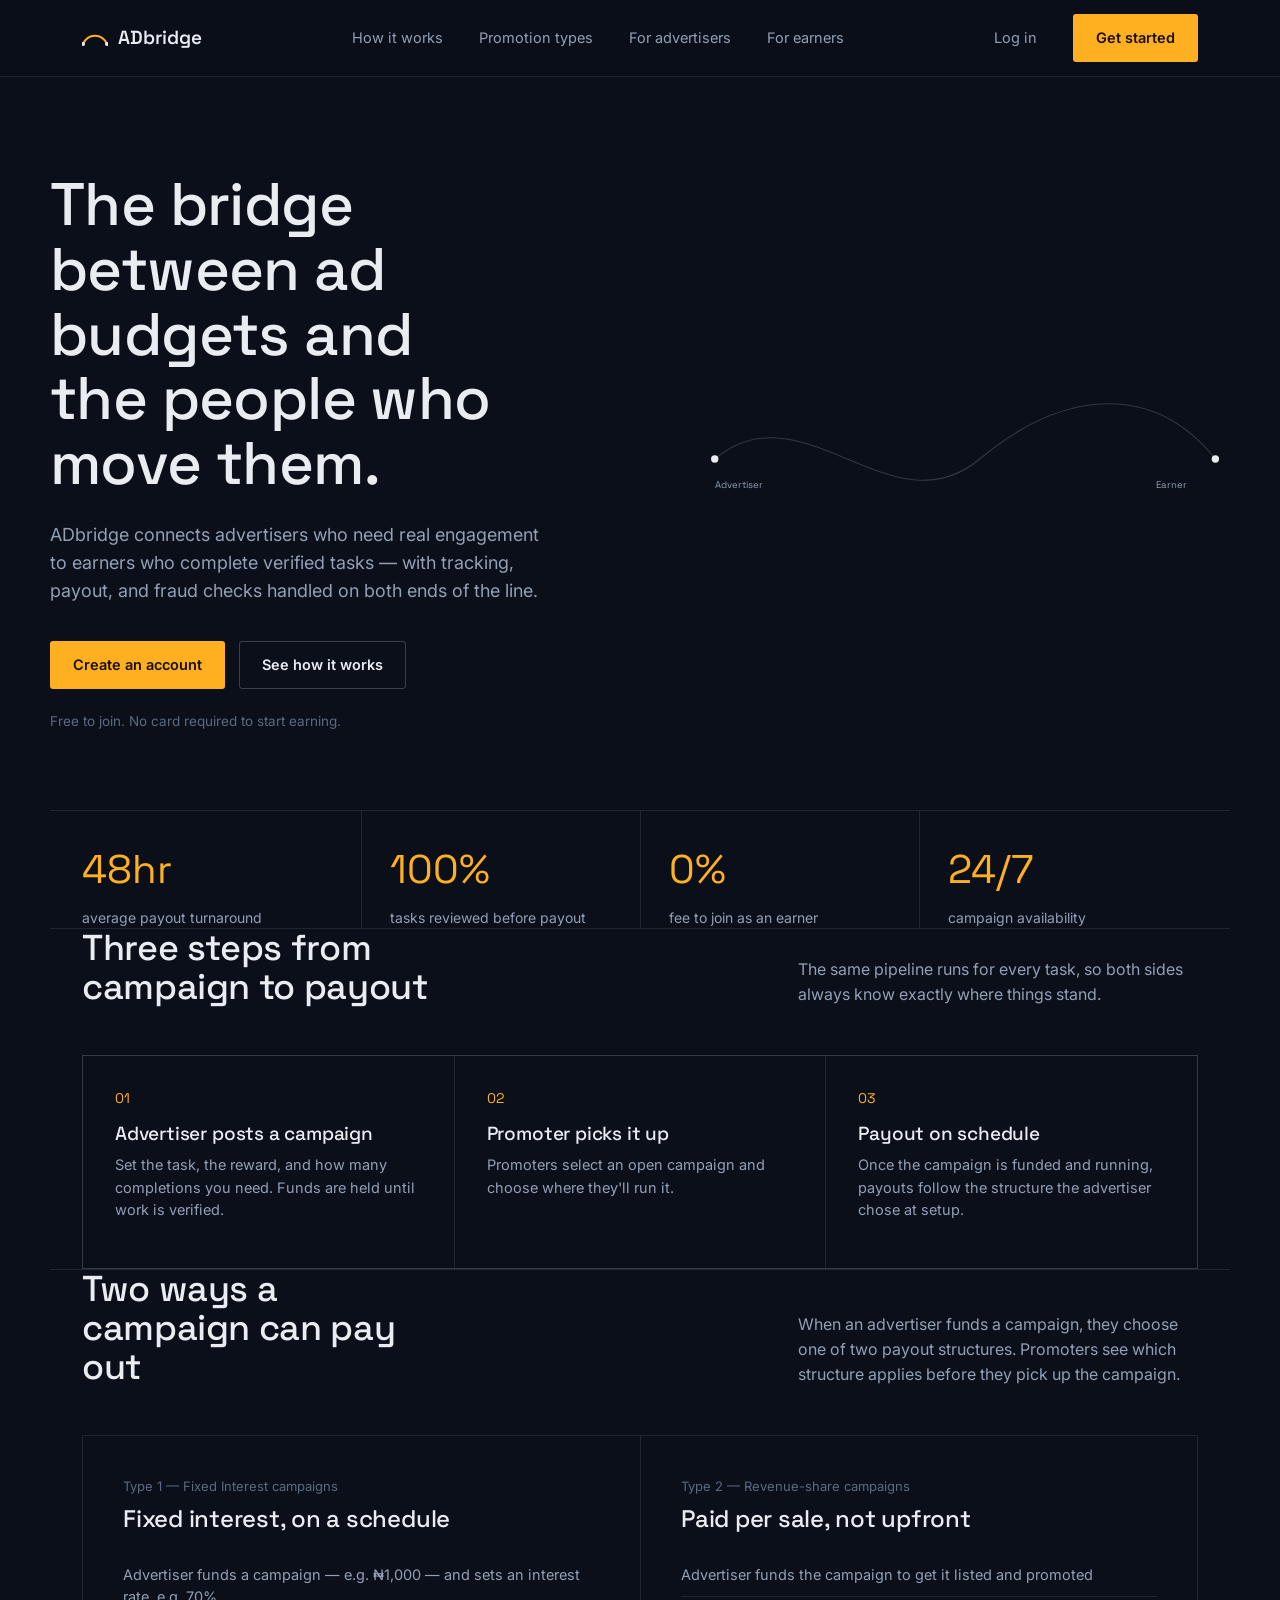
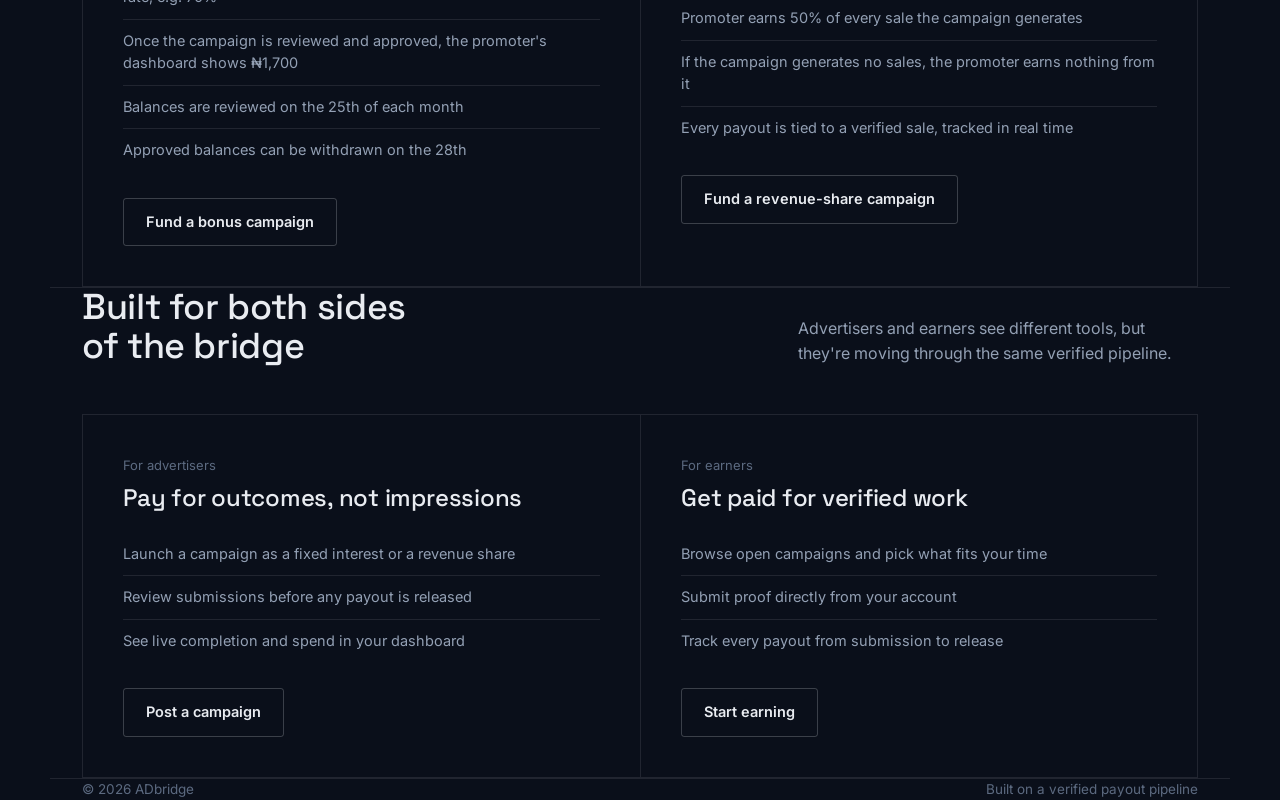
==== index.html @ 0b2c4b25 "Update index.html" ====
<!doctype html>
<html lang="en">
<head>
<meta charset="UTF-8" />
<meta name="viewport" content="width=device-width, initial-scale=1.0" />
<title>ADbridge — The connection layer between advertisers and earners</title>
<meta name="description" content="ADbridge routes ad spend directly to real people who complete tasks, share reach, and drive results — with payouts and verification built in." />
<link rel="preconnect" href="https://fonts.googleapis.com">
<link rel="preconnect" href="https://fonts.gstatic.com" crossorigin>
<link href="https://fonts.googleapis.com/css2?family=Space+Grotesk:wght@500;600&family=Inter:wght@400;500;600&display=swap" rel="stylesheet">
<link rel="stylesheet" href="styles.css" />
</head>
<body>

<nav class="nav">
  <div class="wrap">
    <a href="index.html" class="brand">
      <span class="brand-mark">
        <svg viewBox="0 0 26 18" fill="none">
          <path d="M1 15 C 6 4, 20 4, 25 15" stroke="#FFB020" stroke-width="2" stroke-linecap="round"/>
          <circle cx="1" cy="15" r="2" fill="#E9ECF1"/>
          <circle cx="25" cy="15" r="2" fill="#E9ECF1"/>
        </svg>
      </span>
      ADbridge
    </a>
    <div class="nav-links">
      <a href="#how">How it works</a>
      <a href="#promotion-types">Promotion types</a>
      <a href="#advertisers">For advertisers</a>
      <a href="#earners">For earners</a>
    </div>
    <div class="nav-links">
      <a href="login.html">Log in</a>
      <a href="signup.html" class="btn btn-primary">Get started</a>
    </div>
  </div>
</nav>

<header class="wrap hero">
  <div>
    <h1>The bridge between ad budgets and the people who move them.</h1>
    <p class="lede">ADbridge connects advertisers who need real engagement to earners who complete verified tasks — with tracking, payout, and fraud checks handled on both ends of the line.</p>
    <div class="hero-actions">
      <a href="signup.html" class="btn btn-primary">Create an account</a>
      <a href="#how" class="btn btn-ghost">See how it works</a>
    </div>
    <p class="hero-note">Free to join. No card required to start earning.</p>
  </div>

  <div class="bridge-diagram" aria-hidden="true">
    <svg viewBox="0 0 720 320">
      <path d="M20,160 C 140,60 260,260 380,160 S 620,60 700,160" fill="none" stroke="rgba(233,236,241,0.18)" stroke-width="1.5"/>
      <circle r="4" fill="#FFB020" class="bridge-pulse"/>
      <circle cx="20" cy="160" r="5" fill="#E9ECF1"/>
      <circle cx="700" cy="160" r="5" fill="#E9ECF1"/>
      <text x="20" y="200" fill="#93A0B4" class="node-label">Advertiser</text>
      <text x="620" y="200" fill="#93A0B4" class="node-label">Earner</text>
    </svg>
  </div>
</header>

<section class="wrap section-border">
  <div class="stats">
    <div class="stat">
      <div class="num">48hr</div>
      <div class="label">average payout turnaround</div>
    </div>
    <div class="stat">
      <div class="num">100%</div>
      <div class="label">tasks reviewed before payout</div>
    </div>
    <div class="stat">
      <div class="num">0%</div>
      <div class="label">fee to join as an earner</div>
    </div>
    <div class="stat">
      <div class="num">24/7</div>
      <div class="label">campaign availability</div>
    </div>
  </div>
</section>

<section class="wrap section-border" id="how">
  <div class="section-head">
    <h2>Three steps from campaign to payout</h2>
    <p>The same pipeline runs for every task, so both sides always know exactly where things stand.</p>
  </div>
  <div class="steps">
    <div class="step">
      <div class="idx">01</div>
      <h3>Advertiser posts a campaign</h3>
      <p>Set the task, the reward, and how many completions you need. Funds are held until work is verified.</p>
    </div>
    <div class="step">
      <div class="idx">02</div>
      <h3>Promoter picks it up</h3>
      <p>Promoters select an open campaign and choose where they'll run it.</p>
    </div>
    <div class="step">
      <div class="idx">03</div>
      <h3>Payout on schedule</h3>
      <p>Once the campaign is funded and running, payouts follow the structure the advertiser chose at setup.</p>
    </div>
  </div>
</section>

<section class="wrap section-border" id="promotion-types">
  <div class="section-head">
    <h2>Two ways a campaign can pay out</h2>
    <p>When an advertiser funds a campaign, they choose one of two payout structures. Promoters see which structure applies before they pick up the campaign.</p>
  </div>
  <div class="split">
    <div class="split-side">
      <div class="split-tag">Type 1 — Fixed Interest campaigns</div>
      <h3>Fixed interest, on a schedule</h3>
      <ul>
        <li>Advertiser funds a campaign — e.g. ₦1,000 — and sets an interest rate, e.g. 70%</li>
        <li>Once the campaign is reviewed and approved, the promoter's dashboard shows ₦1,700</li>
        <li>Balances are reviewed on the 25th of each month</li>
        <li>Approved balances can be withdrawn on the 28th</li>
      </ul>
      <a href="signup.html" class="btn btn-ghost">Fund a bonus campaign</a>
    </div>
    <div class="split-side">
      <div class="split-tag">Type 2 — Revenue-share campaigns</div>
      <h3>Paid per sale, not upfront</h3>
      <ul>
        <li>Advertiser funds the campaign to get it listed and promoted</li>
        <li>Promoter earns 50% of every sale the campaign generates</li>
        <li>If the campaign generates no sales, the promoter earns nothing from it</li>
        <li>Every payout is tied to a verified sale, tracked in real time</li>
      </ul>
      <a href="signup.html" class="btn btn-ghost">Fund a revenue-share campaign</a>
    </div>
  </div>
</section>

<section class="wrap section-border">
  <div class="section-head">
    <h2>Built for both sides of the bridge</h2>
    <p>Advertisers and earners see different tools, but they're moving through the same verified pipeline.</p>
  </div>
  <div class="split">
    <div class="split-side" id="advertisers">
      <div class="split-tag">For advertisers</div>
      <h3>Pay for outcomes, not impressions</h3>
      <ul>
        <li>Launch a campaign as a fixed interest or a revenue share</li>
        <li>Review submissions before any payout is released</li>
        <li>See live completion and spend in your dashboard</li>
      </ul>
      <a href="signup.html" class="btn btn-ghost">Post a campaign</a>
    </div>
    <div class="split-side" id="earners">
      <div class="split-tag">For earners</div>
      <h3>Get paid for verified work</h3>
      <ul>
        <li>Browse open campaigns and pick what fits your time</li>
        <li>Submit proof directly from your account</li>
        <li>Track every payout from submission to release</li>
      </ul>
      <a href="signup.html" class="btn btn-ghost">Start earning</a>
    </div>
  </div>
</section>

<footer class="wrap">
  <span>© 2026 ADbridge</span>
  <span>Built on a verified payout pipeline</span>
</footer>

</body>
</html>
---- styles.css ----
/* ADbridge design system
   Concept: a bridge between advertisers and earners — a dark, structural,
   infrastructure feel (trusses, hairlines, signal lights) rather than a
   soft SaaS-card look. */

:root {
  --ink: #0a0f1a;
  --ink-2: #10192b;
  --ink-3: #16223a;
  --line: rgba(233, 236, 241, 0.1);
  --line-strong: rgba(233, 236, 241, 0.22);
  --text: #e9ecf1;
  --text-dim: #93a0b4;
  --text-faint: #5c6a80;
  --amber: #ffb020;
  --amber-dim: #c9861c;
  --red: #ff6b5e;
  --radius: 3px;
  --max: 1180px;
}

* { box-sizing: border-box; }

html { color-scheme: dark; }

body {
  margin: 0;
  background: var(--ink);
  color: var(--text);
  font-family: "Inter", -apple-system, BlinkMacSystemFont, "Segoe UI", sans-serif;
  font-size: 16px;
  line-height: 1.55;
  -webkit-font-smoothing: antialiased;
}

h1, h2, h3, .display {
  font-family: "Space Grotesk", "Inter", sans-serif;
  font-weight: 500;
  letter-spacing: -0.01em;
  line-height: 1.08;
  margin: 0;
}

a { color: inherit; }

::selection { background: var(--amber); color: var(--ink); }

:focus-visible {
  outline: 2px solid var(--amber);
  outline-offset: 3px;
}

@media (prefers-reduced-motion: reduce) {
  *, *::before, *::after {
    animation-duration: 0.001ms !important;
    transition-duration: 0.001ms !important;
  }
}

.wrap {
  max-width: var(--max);
  margin: 0 auto;
  padding: 0 32px;
}

/* ---------- Nav ---------- */

.nav {
  border-bottom: 1px solid var(--line);
  position: sticky;
  top: 0;
  background: rgba(10, 15, 26, 0.86);
  backdrop-filter: blur(10px);
  z-index: 20;
}

.nav .wrap {
  height: 76px;
  display: flex;
  align-items: center;
  justify-content: space-between;
}

.brand {
  display: flex;
  align-items: center;
  gap: 10px;
  font-family: "Space Grotesk", sans-serif;
  font-size: 19px;
  font-weight: 600;
  text-decoration: none;
  color: var(--text);
}

.brand-mark {
  width: 26px;
  height: 18px;
  position: relative;
  flex: none;
}
.brand-mark svg { width: 100%; height: 100%; display: block; }

.nav-links {
  display: flex;
  align-items: center;
  gap: 36px;
  font-size: 14.5px;
  color: var(--text-dim);
}
.nav-links a { text-decoration: none; }
.nav-links a:hover { color: var(--text); }

.btn {
  display: inline-flex;
  align-items: center;
  justify-content: center;
  gap: 8px;
  padding: 12px 22px;
  border-radius: var(--radius);
  font-size: 14.5px;
  font-weight: 600;
  text-decoration: none;
  cursor: pointer;
  border: 1px solid transparent;
  transition: background 0.15s ease, border-color 0.15s ease, color 0.15s ease, opacity 0.15s ease;
  font-family: inherit;
}

.btn-primary {
  background: var(--amber);
  color: #1a1000;
}
.btn-primary:hover { background: #ffc250; }
.btn-primary:disabled { opacity: 0.5; cursor: not-allowed; background: var(--amber); }

.btn-ghost {
  border-color: var(--line-strong);
  color: var(--text);
  background: transparent;
}
.btn-ghost:hover { border-color: var(--text-dim); }

.btn-block { width: 100%; padding: 13px 22px; }

/* ---------- Hero ---------- */

.hero {
  padding: 96px 0 64px;
  display: grid;
  grid-template-columns: 1.05fr 0.95fr;
  gap: 64px;
  align-items: center;
}

.hero h1 {
  font-size: clamp(40px, 5vw, 60px);
  max-width: 12ch;
}

.hero p.lede {
  margin-top: 24px;
  max-width: 46ch;
  font-size: 18px;
  color: var(--text-dim);
}

.hero-actions {
  margin-top: 36px;
  display: flex;
  gap: 14px;
  align-items: center;
}

.hero-note {
  margin-top: 22px;
  font-size: 13.5px;
  color: var(--text-faint);
}

/* bridge diagram */

.bridge-diagram {
  position: relative;
  height: 320px;
}

.bridge-diagram svg { width: 100%; height: 100%; }

.bridge-pulse {
  offset-path: path("M20,160 C 140,60 260,260 380,160 S 620,60 700,160");
  animation: travel 3.6s linear infinite;
}

@keyframes travel {
  from { offset-distance: 0%; }
  to { offset-distance: 100%; }
}

@media (prefers-reduced-motion: reduce) {
  .bridge-pulse { animation: none; offset-distance: 40%; }
}

.node-label {
  font-family: "Space Grotesk", sans-serif;
  font-size: 13px;
}

/* ---------- Sections ---------- */

section { padding: 64px 0; }
.section-border { border-top: 1px solid var(--line); }

.section-head {
  display: flex;
  justify-content: space-between;
  align-items: flex-end;
  gap: 40px;
  margin-bottom: 48px;
}

.section-head h2 { font-size: clamp(28px, 3vw, 36px); max-width: 16ch; }
.section-head p { color: var(--text-dim); max-width: 40ch; margin: 0; }

/* stats strip */

.stats {
  display: grid;
  grid-template-columns: repeat(4, 1fr);
}

.stat {
  padding: 28px 28px 0 0;
  border-left: 1px solid var(--line);
  padding-left: 28px;
}
.stat:first-child { border-left: none; padding-left: 0; }

.stat .num {
  font-family: "Space Grotesk", sans-serif;
  font-size: 40px;
  color: var(--amber);
}
.stat .label { color: var(--text-dim); font-size: 14px; margin-top: 6px; }

/* steps (legitimate sequence) */

.steps {
  display: grid;
  grid-template-columns: repeat(3, 1fr);
  gap: 1px;
  background: var(--line);
  border: 1px solid var(--line);
}

.step {
  background: var(--ink);
  padding: 32px;
}

.step .idx {
  font-family: "Space Grotesk", sans-serif;
  color: var(--amber);
  font-size: 14px;
}

.step h3 { font-size: 19px; margin-top: 14px; }
.step p { color: var(--text-dim); font-size: 14.5px; margin-top: 10px; }

/* two-sided split (advertisers / earners) */

.split {
  display: grid;
  grid-template-columns: 1fr 1fr;
  border: 1px solid var(--line);
}

.split-side {
  padding: 40px;
  position: relative;
}
.split-side + .split-side { border-left: 1px solid var(--line); }

.split-tag { color: var(--text-faint); font-size: 13px; }
.split-side h3 { font-size: 24px; margin-top: 10px; }
.split-side ul { list-style: none; padding: 0; margin: 22px 0 26px; }
.split-side li {
  padding: 10px 0;
  border-top: 1px solid var(--line);
  color: var(--text-dim);
  font-size: 14.5px;
}
.split-side li:first-child { border-top: none; }

/* footer */

footer {
  border-top: 1px solid var(--line);
  padding: 40px 0;
  color: var(--text-faint);
  font-size: 13.5px;
  display: flex;
  justify-content: space-between;
}

/* ---------- Auth pages ---------- */

.auth-shell {
  min-height: calc(100vh - 76px);
  display: flex;
  align-items: center;
  justify-content: center;
  padding: 48px 24px;
}

.auth-card {
  width: 100%;
  max-width: 400px;
}

.auth-card h1 {
  font-size: 28px;
}

.auth-sub {
  color: var(--text-dim);
  font-size: 14.5px;
  margin-top: 10px;
}

.field {
  margin-top: 22px;
}

.field label {
  display: block;
  font-size: 13.5px;
  color: var(--text-dim);
  margin-bottom: 8px;
}

.field input {
  width: 100%;
  background: transparent;
  border: none;
  border-bottom: 1px solid var(--line-strong);
  color: var(--text);
  font-size: 16px;
  font-family: inherit;
  padding: 10px 2px;
  transition: border-color 0.15s ease;
}

.field input:focus {
  outline: none;
  border-bottom-color: var(--amber);
}

.field input.err { border-bottom-color: var(--red); }

.field-error {
  font-size: 13px;
  color: var(--red);
  margin-top: 6px;
  min-height: 16px;
}

.form-msg {
  font-size: 14px;
  padding: 12px 14px;
  border-radius: var(--radius);
  margin-top: 22px;
  display: none;
}
.form-msg.show { display: block; }
.form-msg.ok { background: rgba(255, 176, 32, 0.1); color: var(--amber); border: 1px solid rgba(255,176,32,0.3); }
.form-msg.error { background: rgba(255, 107, 94, 0.1); color: var(--red); border: 1px solid rgba(255,107,94,0.3); }

.auth-submit { margin-top: 30px; }

.auth-foot {
  margin-top: 26px;
  font-size: 14px;
  color: var(--text-dim);
}
.auth-foot a { color: var(--amber); text-decoration: none; }
.auth-foot a:hover { text-decoration: underline; }

.auth-back {
  display: inline-flex;
  align-items: center;
  gap: 8px;
  color: var(--text-faint);
  text-decoration: none;
  font-size: 13.5px;
  margin-bottom: 36px;
}
.auth-back:hover { color: var(--text-dim); }

/* OTP inputs */

.otp-row {
  display: flex;
  gap: 10px;
  margin-top: 28px;
}

.otp-digit {
  width: 100%;
  aspect-ratio: 1 / 1.1;
  text-align: center;
  font-size: 22px;
  font-family: "Space Grotesk", sans-serif;
  background: var(--ink-2);
  border: 1px solid var(--line-strong);
  color: var(--text);
  border-radius: var(--radius);
}
.otp-digit:focus {
  outline: none;
  border-color: var(--amber);
}

.otp-meta {
  margin-top: 20px;
  font-size: 14px;
  color: var(--text-dim);
  display: flex;
  justify-content: space-between;
  align-items: center;
}

.link-btn {
  background: none;
  border: none;
  color: var(--amber);
  font-size: 14px;
  font-family: inherit;
  cursor: pointer;
  padding: 0;
}
.link-btn:disabled {
  color: var(--text-faint);
  cursor: not-allowed;
}

/* ---------- Responsive ---------- */

@media (max-width: 880px) {
  .hero { grid-template-columns: 1fr; padding-top: 56px; }
  .bridge-diagram { height: 220px; order: -1; }
  .stats { grid-template-columns: repeat(2, 1fr); row-gap: 24px; }
  .stat:nth-child(3) { border-left: none; padding-left: 0; }
  .steps { grid-template-columns: 1fr; }
  .split { grid-template-columns: 1fr; }
  .split-side + .split-side { border-left: none; border-top: 1px solid var(--line); }
  .nav-links { display: none; }
  footer { flex-direction: column; gap: 10px; }
}
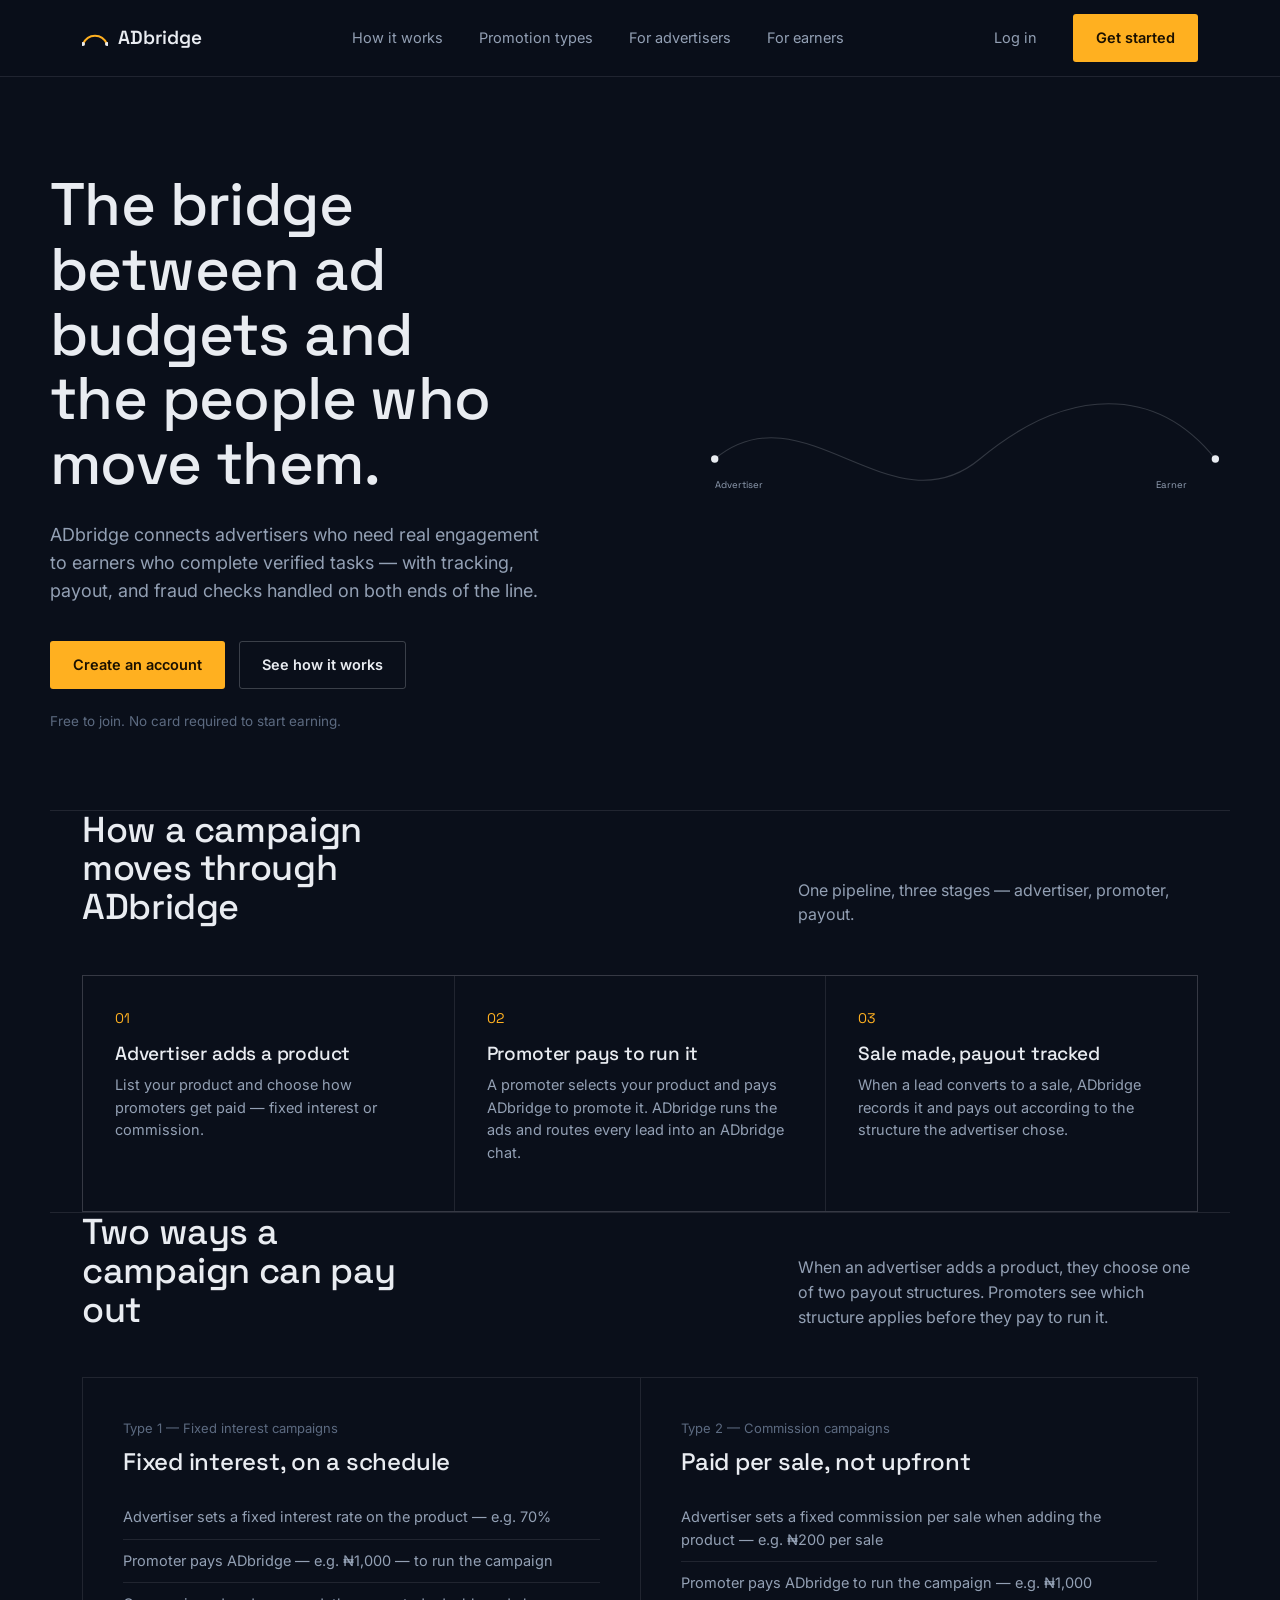
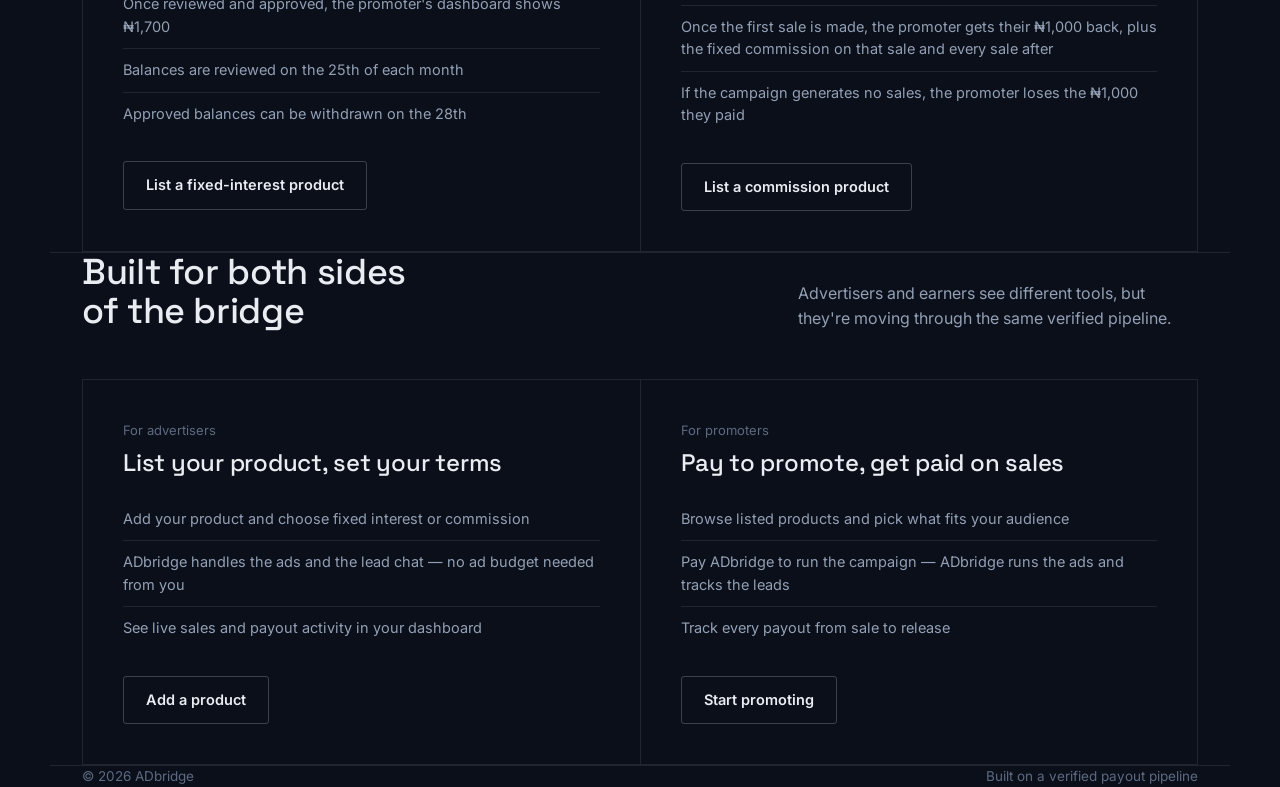
==== commit 915c73d0: "Add files via upload" ====
--- a/index.html
+++ b/index.html
@@ -60,47 +60,26 @@
   </div>
 </header>
 
-<section class="wrap section-border">
-  <div class="stats">
-    <div class="stat">
-      <div class="num">48hr</div>
-      <div class="label">average payout turnaround</div>
-    </div>
-    <div class="stat">
-      <div class="num">100%</div>
-      <div class="label">tasks reviewed before payout</div>
-    </div>
-    <div class="stat">
-      <div class="num">0%</div>
-      <div class="label">fee to join as an earner</div>
-    </div>
-    <div class="stat">
-      <div class="num">24/7</div>
-      <div class="label">campaign availability</div>
-    </div>
-  </div>
-</section>
-
 <section class="wrap section-border" id="how">
   <div class="section-head">
-    <h2>Three steps from campaign to payout</h2>
-    <p>The same pipeline runs for every task, so both sides always know exactly where things stand.</p>
+    <h2>How a campaign moves through ADbridge</h2>
+    <p>One pipeline, three stages — advertiser, promoter, payout.</p>
   </div>
   <div class="steps">
     <div class="step">
       <div class="idx">01</div>
-      <h3>Advertiser posts a campaign</h3>
-      <p>Set the task, the reward, and how many completions you need. Funds are held until work is verified.</p>
+      <h3>Advertiser adds a product</h3>
+      <p>List your product and choose how promoters get paid — fixed interest or commission.</p>
     </div>
     <div class="step">
       <div class="idx">02</div>
-      <h3>Promoter picks it up</h3>
-      <p>Promoters select an open campaign and choose where they'll run it.</p>
+      <h3>Promoter pays to run it</h3>
+      <p>A promoter selects your product and pays ADbridge to promote it. ADbridge runs the ads and routes every lead into an ADbridge chat.</p>
     </div>
     <div class="step">
       <div class="idx">03</div>
-      <h3>Payout on schedule</h3>
-      <p>Once the campaign is funded and running, payouts follow the structure the advertiser chose at setup.</p>
+      <h3>Sale made, payout tracked</h3>
+      <p>When a lead converts to a sale, ADbridge records it and pays out according to the structure the advertiser chose.</p>
     </div>
   </div>
 </section>
@@ -108,30 +87,31 @@
 <section class="wrap section-border" id="promotion-types">
   <div class="section-head">
     <h2>Two ways a campaign can pay out</h2>
-    <p>When an advertiser funds a campaign, they choose one of two payout structures. Promoters see which structure applies before they pick up the campaign.</p>
+    <p>When an advertiser adds a product, they choose one of two payout structures. Promoters see which structure applies before they pay to run it.</p>
   </div>
   <div class="split">
     <div class="split-side">
-      <div class="split-tag">Type 1 — Fixed Interest campaigns</div>
+      <div class="split-tag">Type 1 — Fixed interest campaigns</div>
       <h3>Fixed interest, on a schedule</h3>
       <ul>
-        <li>Advertiser funds a campaign — e.g. ₦1,000 — and sets an interest rate, e.g. 70%</li>
-        <li>Once the campaign is reviewed and approved, the promoter's dashboard shows ₦1,700</li>
+        <li>Advertiser sets a fixed interest rate on the product — e.g. 70%</li>
+        <li>Promoter pays ADbridge — e.g. ₦1,000 — to run the campaign</li>
+        <li>Once reviewed and approved, the promoter's dashboard shows ₦1,700</li>
         <li>Balances are reviewed on the 25th of each month</li>
         <li>Approved balances can be withdrawn on the 28th</li>
       </ul>
-      <a href="signup.html" class="btn btn-ghost">Fund a bonus campaign</a>
+      <a href="signup.html" class="btn btn-ghost">List a fixed-interest product</a>
     </div>
     <div class="split-side">
-      <div class="split-tag">Type 2 — Revenue-share campaigns</div>
+      <div class="split-tag">Type 2 — Commission campaigns</div>
       <h3>Paid per sale, not upfront</h3>
       <ul>
-        <li>Advertiser funds the campaign to get it listed and promoted</li>
-        <li>Promoter earns 50% of every sale the campaign generates</li>
-        <li>If the campaign generates no sales, the promoter earns nothing from it</li>
-        <li>Every payout is tied to a verified sale, tracked in real time</li>
+        <li>Advertiser sets a fixed commission per sale when adding the product — e.g. ₦200 per sale</li>
+        <li>Promoter pays ADbridge to run the campaign — e.g. ₦1,000</li>
+        <li>Once the first sale is made, the promoter gets their ₦1,000 back, plus the fixed commission on that sale and every sale after</li>
+        <li>If the campaign generates no sales, the promoter loses the ₦1,000 they paid</li>
       </ul>
-      <a href="signup.html" class="btn btn-ghost">Fund a revenue-share campaign</a>
+      <a href="signup.html" class="btn btn-ghost">List a commission product</a>
     </div>
   </div>
 </section>
@@ -144,23 +124,23 @@
   <div class="split">
     <div class="split-side" id="advertisers">
       <div class="split-tag">For advertisers</div>
-      <h3>Pay for outcomes, not impressions</h3>
+      <h3>List your product, set your terms</h3>
       <ul>
-        <li>Launch a campaign as a fixed interest or a revenue share</li>
-        <li>Review submissions before any payout is released</li>
-        <li>See live completion and spend in your dashboard</li>
+        <li>Add your product and choose fixed interest or commission</li>
+        <li>ADbridge handles the ads and the lead chat — no ad budget needed from you</li>
+        <li>See live sales and payout activity in your dashboard</li>
       </ul>
-      <a href="signup.html" class="btn btn-ghost">Post a campaign</a>
+      <a href="signup.html" class="btn btn-ghost">Add a product</a>
     </div>
     <div class="split-side" id="earners">
-      <div class="split-tag">For earners</div>
-      <h3>Get paid for verified work</h3>
+      <div class="split-tag">For promoters</div>
+      <h3>Pay to promote, get paid on sales</h3>
       <ul>
-        <li>Browse open campaigns and pick what fits your time</li>
-        <li>Submit proof directly from your account</li>
-        <li>Track every payout from submission to release</li>
+        <li>Browse listed products and pick what fits your audience</li>
+        <li>Pay ADbridge to run the campaign — ADbridge runs the ads and tracks the leads</li>
+        <li>Track every payout from sale to release</li>
       </ul>
-      <a href="signup.html" class="btn btn-ghost">Start earning</a>
+      <a href="signup.html" class="btn btn-ghost">Start promoting</a>
     </div>
   </div>
 </section>
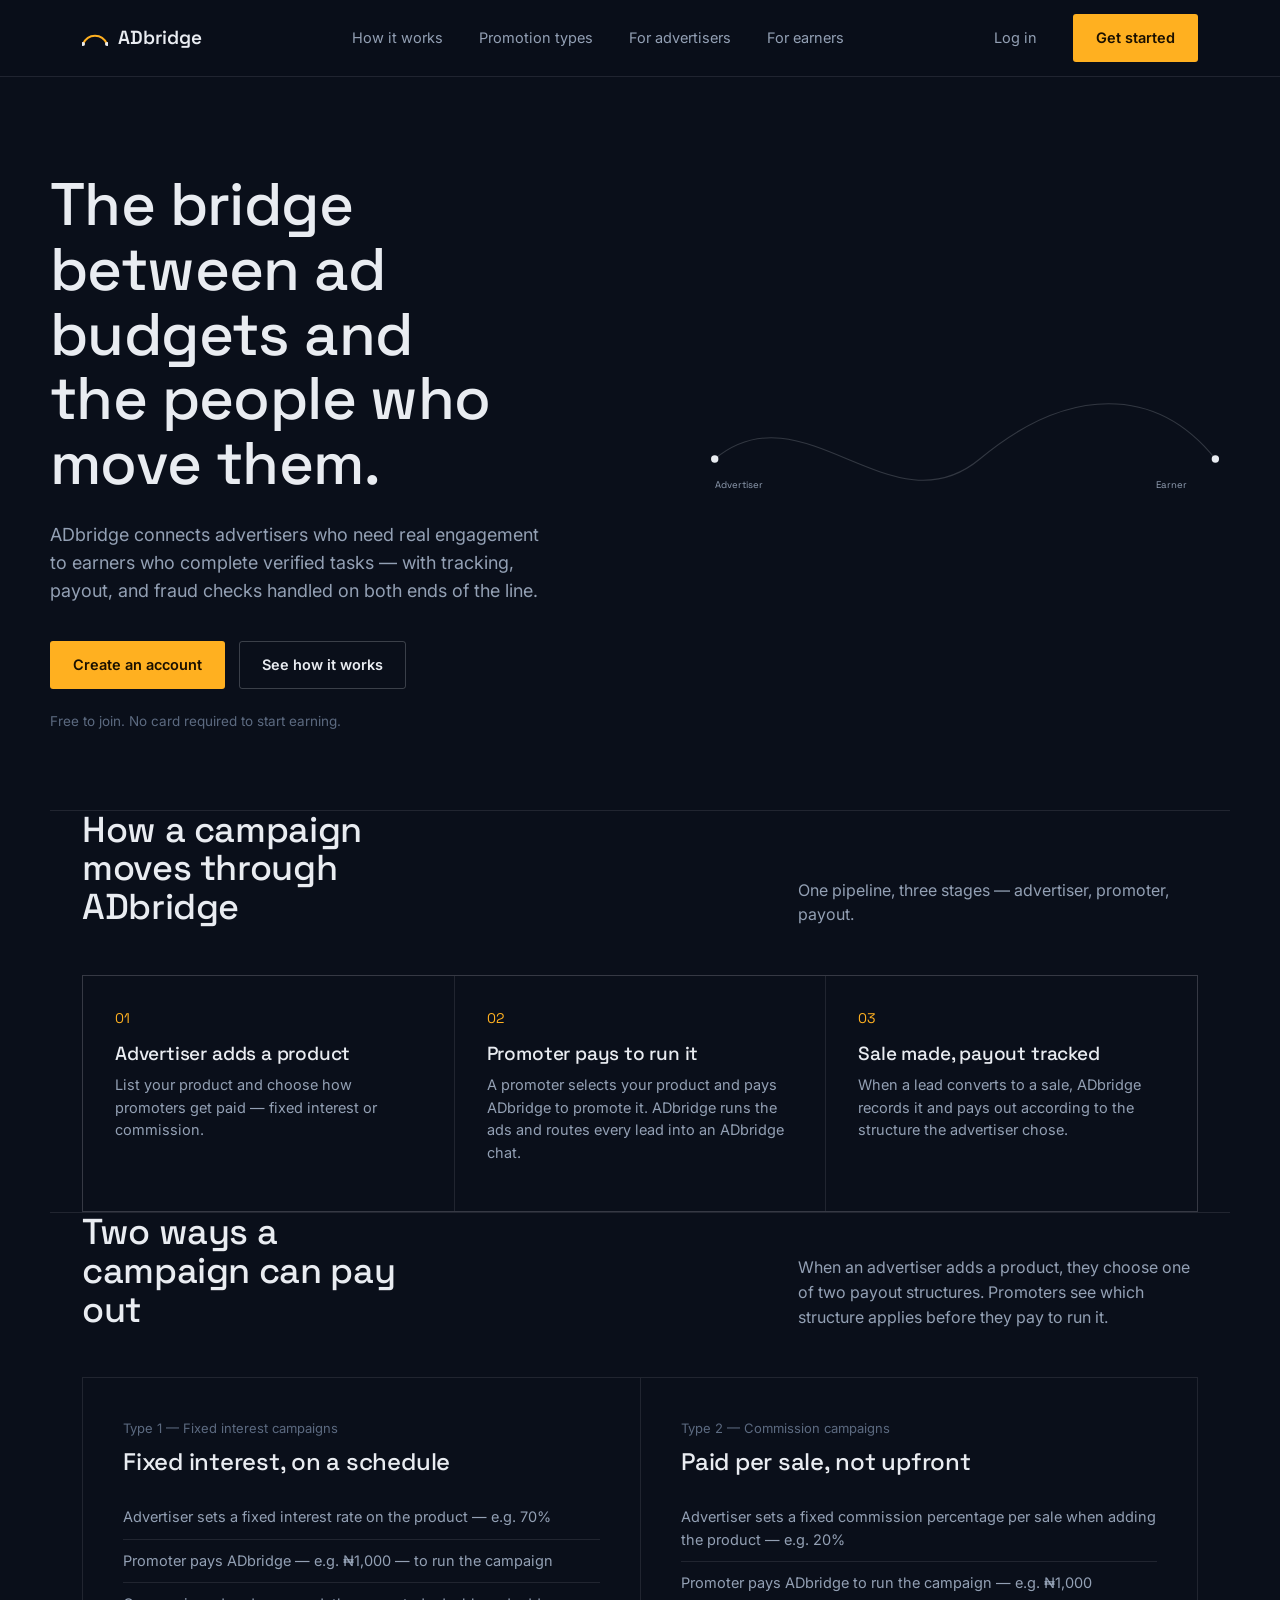
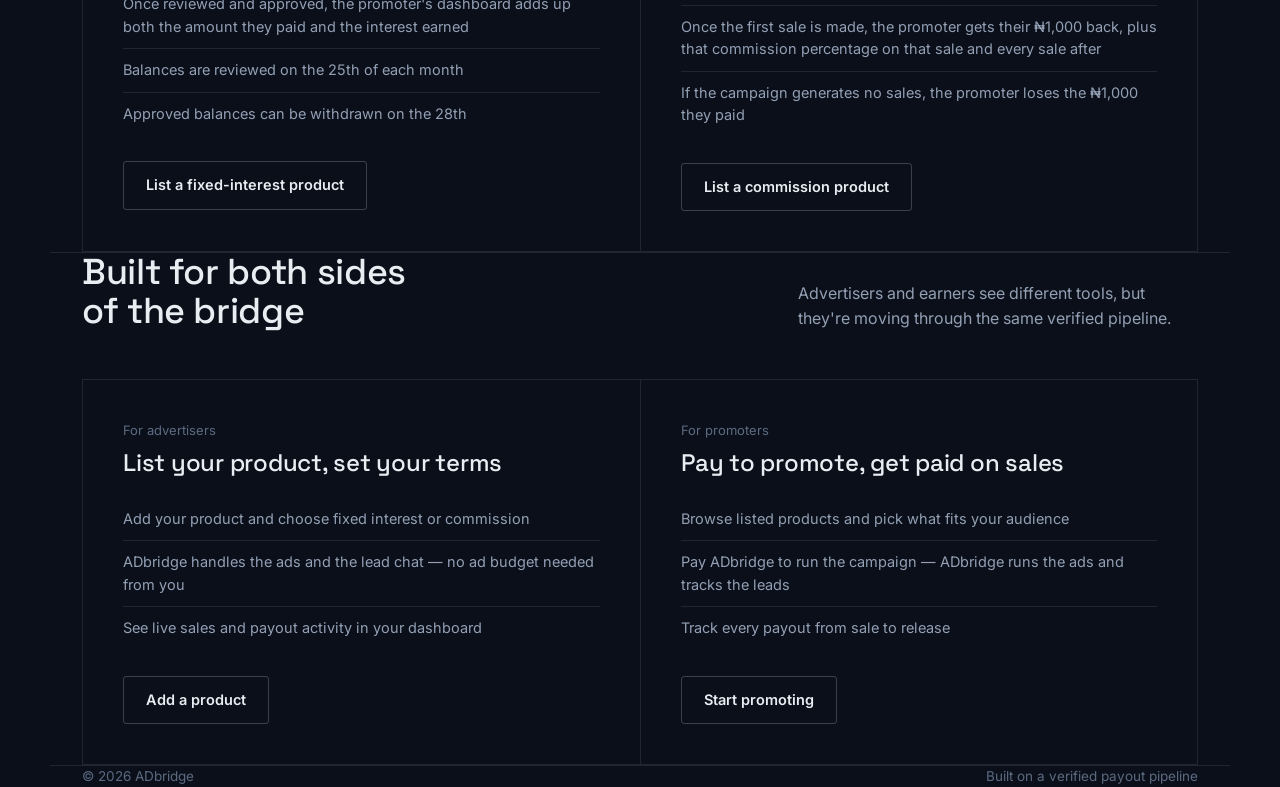
==== commit 49bda3ff: "Add files via upload" ====
--- a/index.html
+++ b/index.html
@@ -96,7 +96,7 @@
       <ul>
         <li>Advertiser sets a fixed interest rate on the product — e.g. 70%</li>
         <li>Promoter pays ADbridge — e.g. ₦1,000 — to run the campaign</li>
-        <li>Once reviewed and approved, the promoter's dashboard shows ₦1,700</li>
+        <li>Once reviewed and approved, the promoter's dashboard adds up both the amount they paid and the interest earned</li>
         <li>Balances are reviewed on the 25th of each month</li>
         <li>Approved balances can be withdrawn on the 28th</li>
       </ul>
@@ -106,9 +106,9 @@
       <div class="split-tag">Type 2 — Commission campaigns</div>
       <h3>Paid per sale, not upfront</h3>
       <ul>
-        <li>Advertiser sets a fixed commission per sale when adding the product — e.g. ₦200 per sale</li>
+        <li>Advertiser sets a fixed commission percentage per sale when adding the product — e.g. 20%</li>
         <li>Promoter pays ADbridge to run the campaign — e.g. ₦1,000</li>
-        <li>Once the first sale is made, the promoter gets their ₦1,000 back, plus the fixed commission on that sale and every sale after</li>
+        <li>Once the first sale is made, the promoter gets their ₦1,000 back, plus that commission percentage on that sale and every sale after</li>
         <li>If the campaign generates no sales, the promoter loses the ₦1,000 they paid</li>
       </ul>
       <a href="signup.html" class="btn btn-ghost">List a commission product</a>
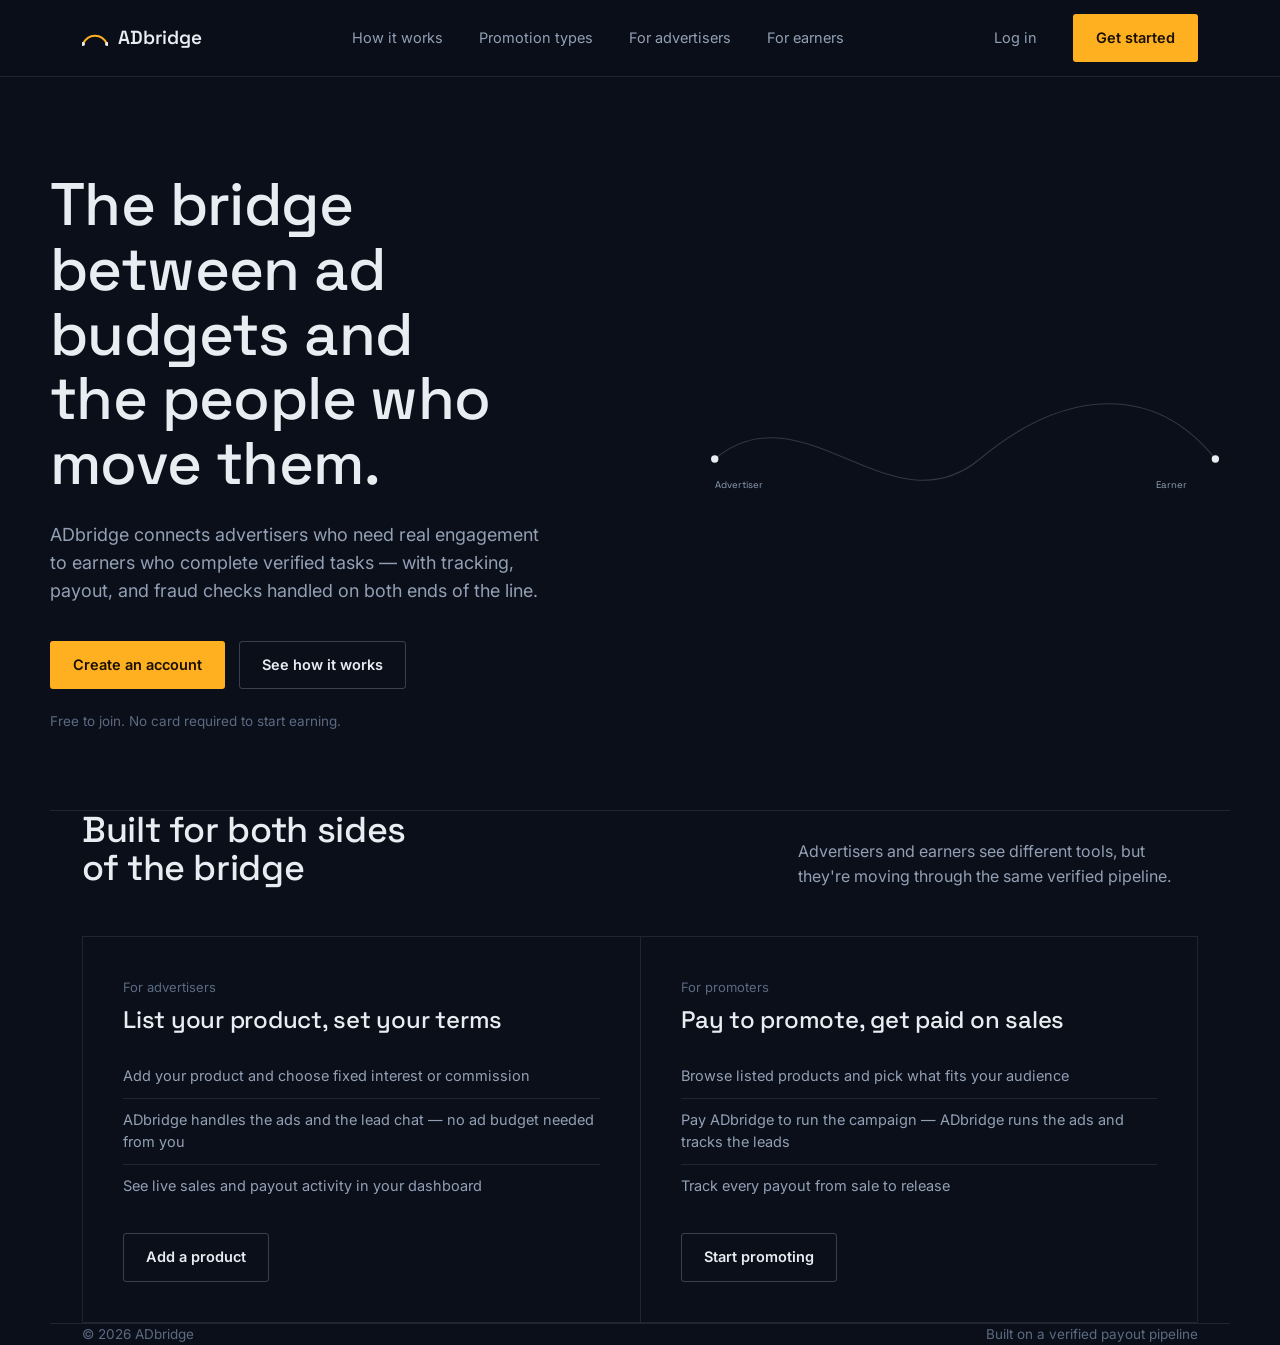
==== commit eff6c112: "Add files via upload" ====
--- a/index.html
+++ b/index.html
@@ -25,8 +25,8 @@
       ADbridge
     </a>
     <div class="nav-links">
-      <a href="#how">How it works</a>
-      <a href="#promotion-types">Promotion types</a>
+      <a href="see.html">How it works</a>
+      <a href="see.html#promotion-types">Promotion types</a>
       <a href="#advertisers">For advertisers</a>
       <a href="#earners">For earners</a>
     </div>
@@ -43,7 +43,7 @@
     <p class="lede">ADbridge connects advertisers who need real engagement to earners who complete verified tasks — with tracking, payout, and fraud checks handled on both ends of the line.</p>
     <div class="hero-actions">
       <a href="signup.html" class="btn btn-primary">Create an account</a>
-      <a href="#how" class="btn btn-ghost">See how it works</a>
+      <a href="see.html" class="btn btn-ghost">See how it works</a>
     </div>
     <p class="hero-note">Free to join. No card required to start earning.</p>
   </div>
@@ -59,62 +59,6 @@
     </svg>
   </div>
 </header>
-
-<section class="wrap section-border" id="how">
-  <div class="section-head">
-    <h2>How a campaign moves through ADbridge</h2>
-    <p>One pipeline, three stages — advertiser, promoter, payout.</p>
-  </div>
-  <div class="steps">
-    <div class="step">
-      <div class="idx">01</div>
-      <h3>Advertiser adds a product</h3>
-      <p>List your product and choose how promoters get paid — fixed interest or commission.</p>
-    </div>
-    <div class="step">
-      <div class="idx">02</div>
-      <h3>Promoter pays to run it</h3>
-      <p>A promoter selects your product and pays ADbridge to promote it. ADbridge runs the ads and routes every lead into an ADbridge chat.</p>
-    </div>
-    <div class="step">
-      <div class="idx">03</div>
-      <h3>Sale made, payout tracked</h3>
-      <p>When a lead converts to a sale, ADbridge records it and pays out according to the structure the advertiser chose.</p>
-    </div>
-  </div>
-</section>
-
-<section class="wrap section-border" id="promotion-types">
-  <div class="section-head">
-    <h2>Two ways a campaign can pay out</h2>
-    <p>When an advertiser adds a product, they choose one of two payout structures. Promoters see which structure applies before they pay to run it.</p>
-  </div>
-  <div class="split">
-    <div class="split-side">
-      <div class="split-tag">Type 1 — Fixed interest campaigns</div>
-      <h3>Fixed interest, on a schedule</h3>
-      <ul>
-        <li>Advertiser sets a fixed interest rate on the product — e.g. 70%</li>
-        <li>Promoter pays ADbridge — e.g. ₦1,000 — to run the campaign</li>
-        <li>Once reviewed and approved, the promoter's dashboard adds up both the amount they paid and the interest earned</li>
-        <li>Balances are reviewed on the 25th of each month</li>
-        <li>Approved balances can be withdrawn on the 28th</li>
-      </ul>
-      <a href="signup.html" class="btn btn-ghost">List a fixed-interest product</a>
-    </div>
-    <div class="split-side">
-      <div class="split-tag">Type 2 — Commission campaigns</div>
-      <h3>Paid per sale, not upfront</h3>
-      <ul>
-        <li>Advertiser sets a fixed commission percentage per sale when adding the product — e.g. 20%</li>
-        <li>Promoter pays ADbridge to run the campaign — e.g. ₦1,000</li>
-        <li>Once the first sale is made, the promoter gets their ₦1,000 back, plus that commission percentage on that sale and every sale after</li>
-        <li>If the campaign generates no sales, the promoter loses the ₦1,000 they paid</li>
-      </ul>
-      <a href="signup.html" class="btn btn-ghost">List a commission product</a>
-    </div>
-  </div>
-</section>
 
 <section class="wrap section-border">
   <div class="section-head">
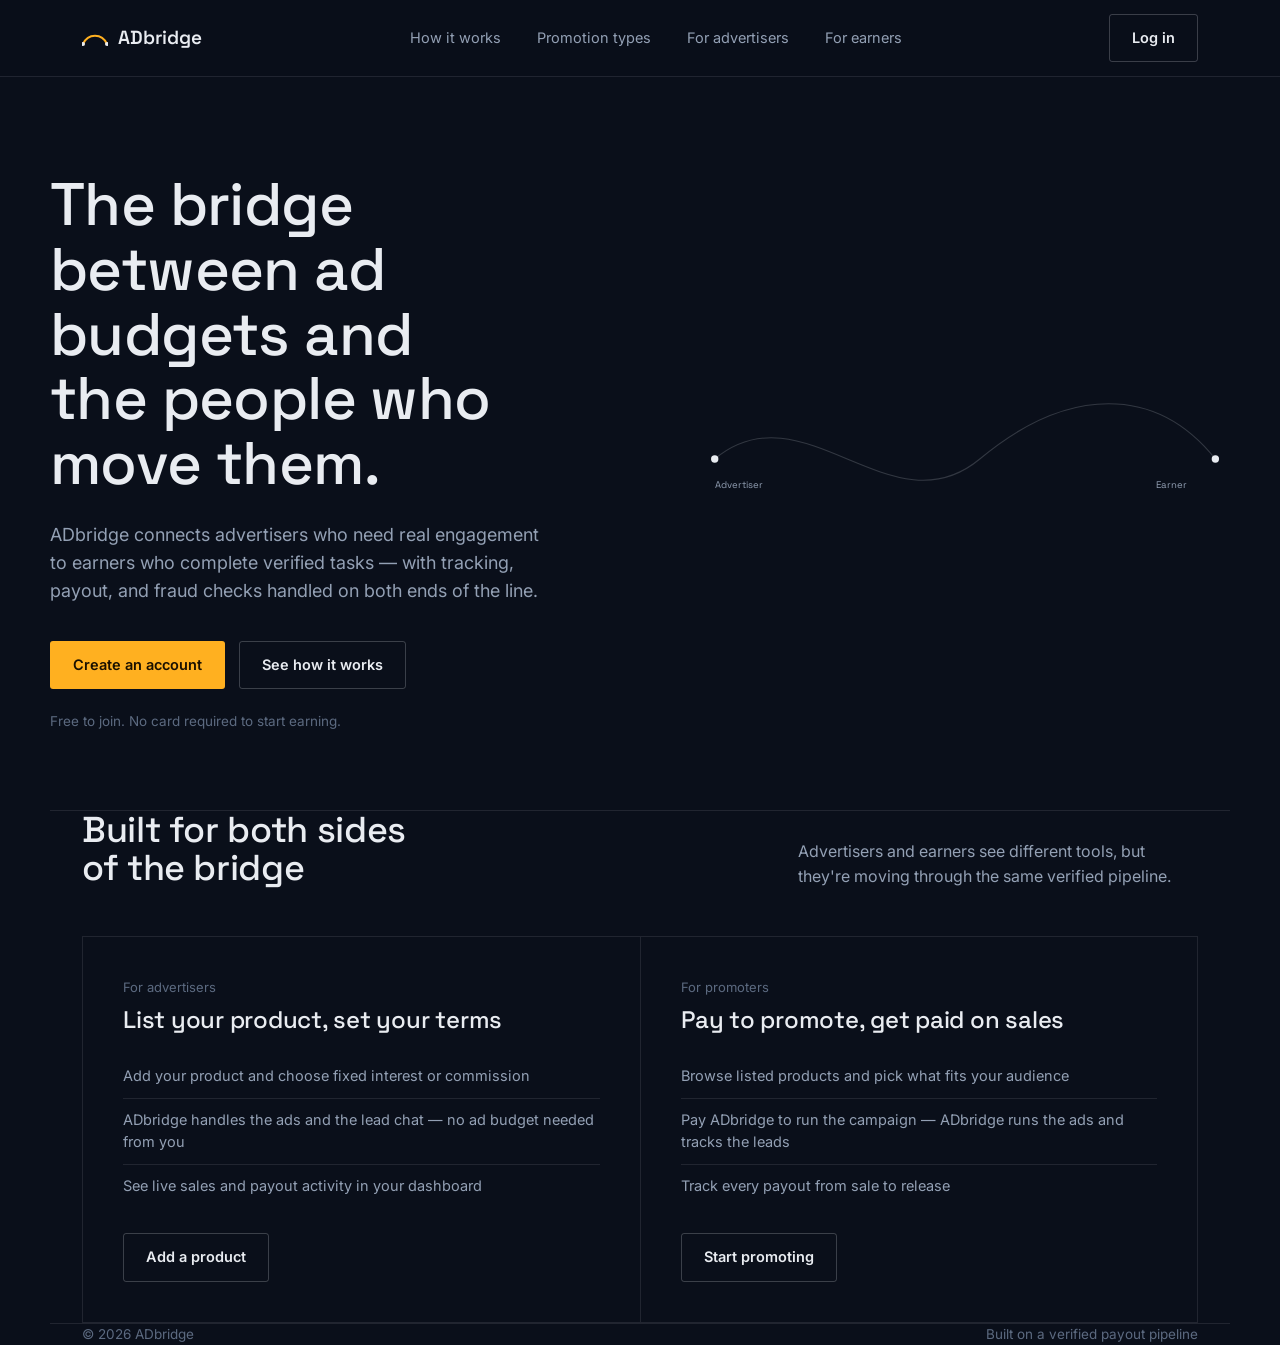
==== commit 611deab4: "Add files via upload" ====
--- a/index.html
+++ b/index.html
@@ -31,8 +31,7 @@
       <a href="#earners">For earners</a>
     </div>
     <div class="nav-links">
-      <a href="login.html">Log in</a>
-      <a href="signup.html" class="btn btn-primary">Get started</a>
+      <a href="login.html" class="btn btn-ghost">Log in</a>
     </div>
   </div>
 </nav>
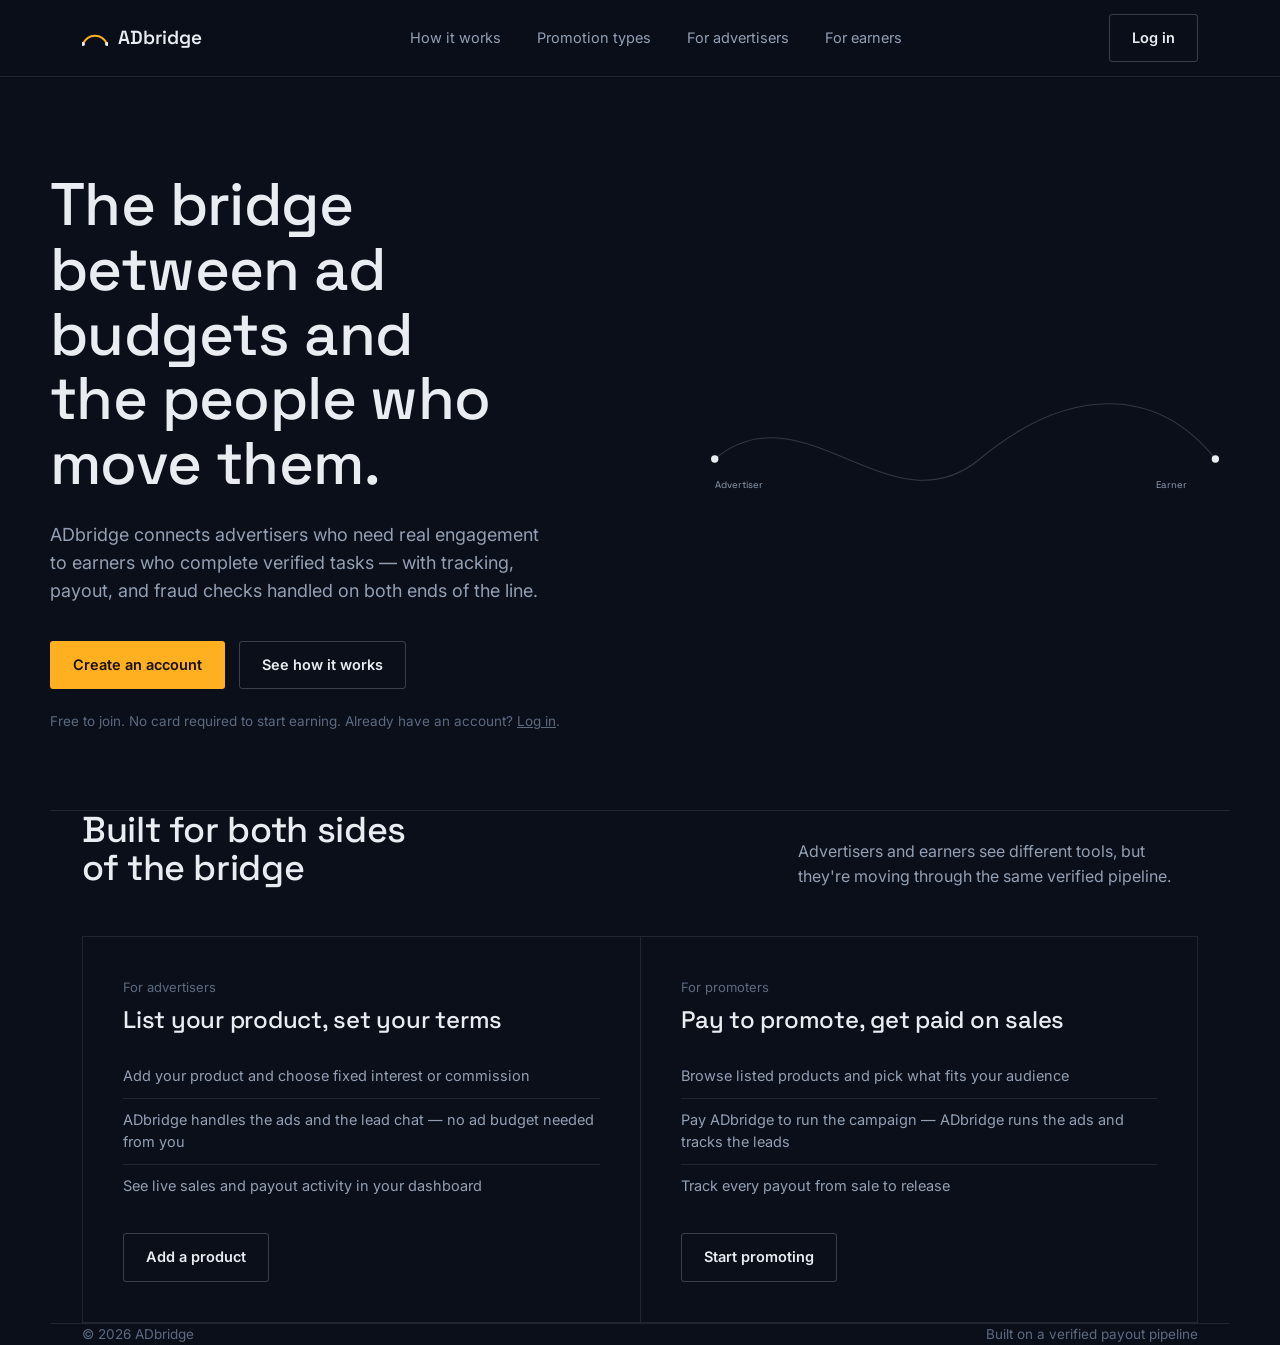
==== commit b22df3bd: "Add files via upload" ====
--- a/index.html
+++ b/index.html
@@ -44,7 +44,7 @@
       <a href="signup.html" class="btn btn-primary">Create an account</a>
       <a href="see.html" class="btn btn-ghost">See how it works</a>
     </div>
-    <p class="hero-note">Free to join. No card required to start earning.</p>
+    <p class="hero-note">Free to join. No card required to start earning. Already have an account? <a href="login.html">Log in</a>.</p>
   </div>
 
   <div class="bridge-diagram" aria-hidden="true">
@@ -73,7 +73,7 @@
         <li>ADbridge handles the ads and the lead chat — no ad budget needed from you</li>
         <li>See live sales and payout activity in your dashboard</li>
       </ul>
-      <a href="signup.html" class="btn btn-ghost">Add a product</a>
+      <a href="product.html" class="btn btn-ghost">Add a product</a>
     </div>
     <div class="split-side" id="earners">
       <div class="split-tag">For promoters</div>
@@ -83,7 +83,7 @@
         <li>Pay ADbridge to run the campaign — ADbridge runs the ads and tracks the leads</li>
         <li>Track every payout from sale to release</li>
       </ul>
-      <a href="signup.html" class="btn btn-ghost">Start promoting</a>
+      <a href="browse.html" class="btn btn-ghost">Start promoting</a>
     </div>
   </div>
 </section>
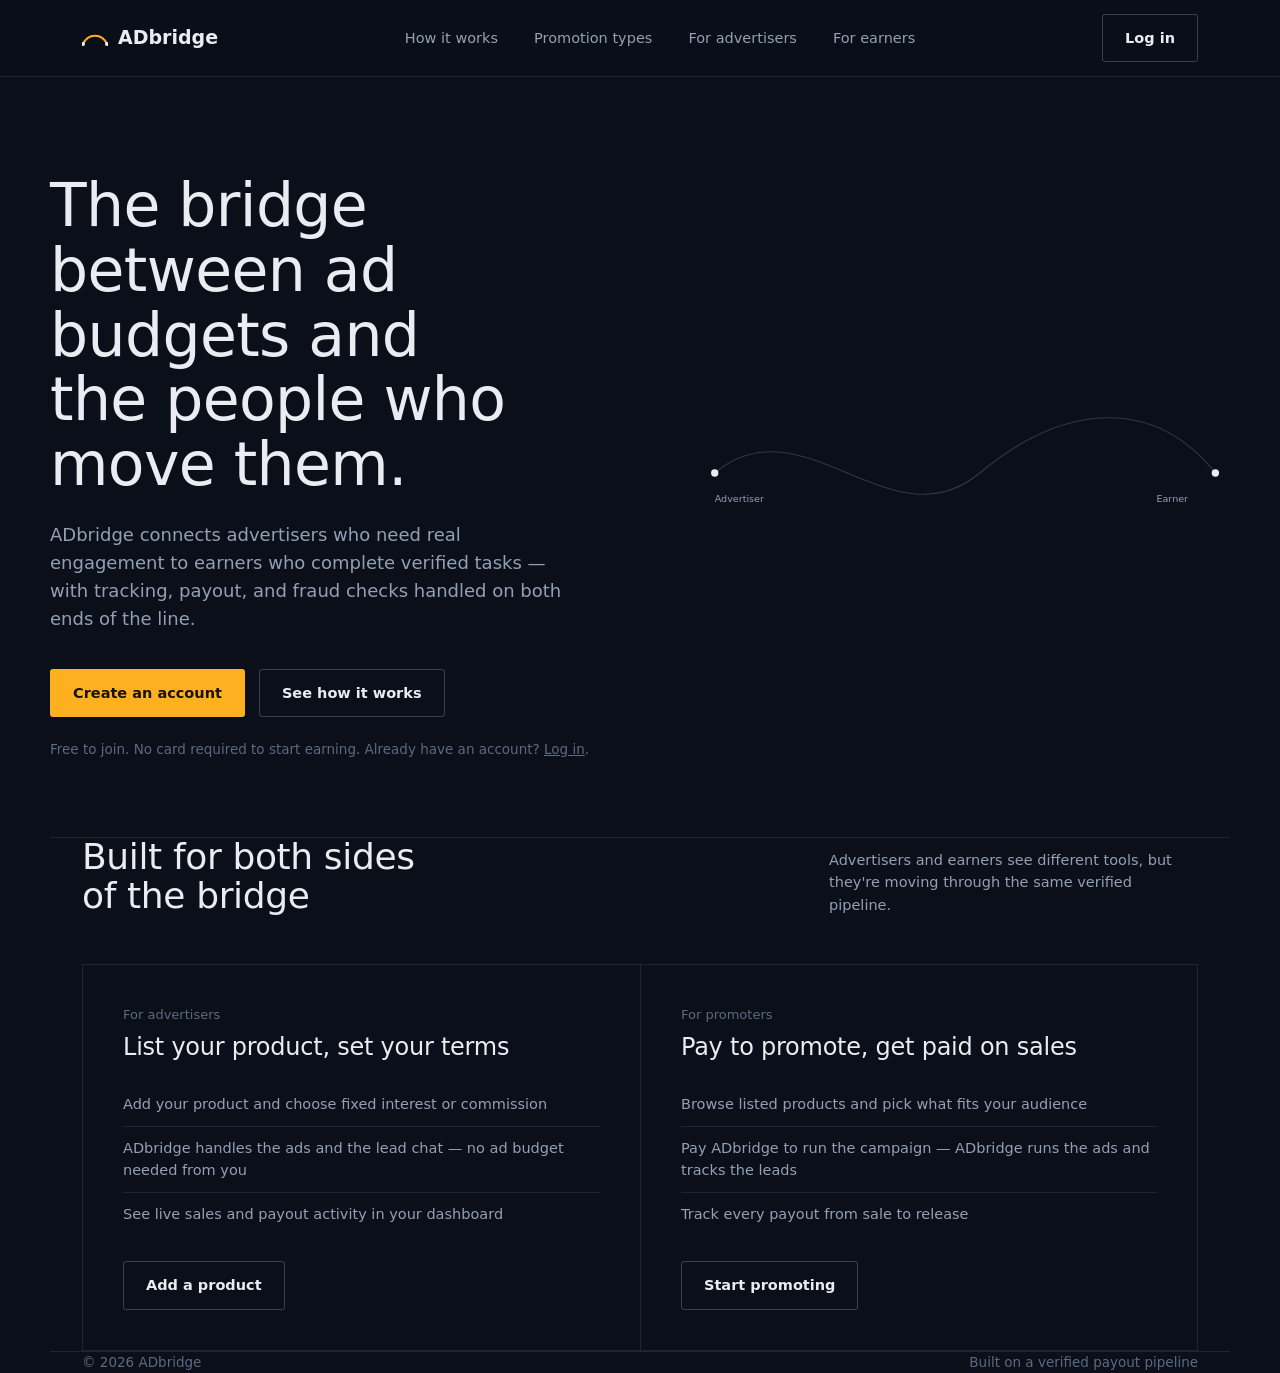
==== commit 7570df73: "Add files via upload" ====
--- a/index.html
+++ b/index.html
@@ -5,9 +5,6 @@
 <meta name="viewport" content="width=device-width, initial-scale=1.0" />
 <title>ADbridge — The connection layer between advertisers and earners</title>
 <meta name="description" content="ADbridge routes ad spend directly to real people who complete tasks, share reach, and drive results — with payouts and verification built in." />
-<link rel="preconnect" href="https://fonts.googleapis.com">
-<link rel="preconnect" href="https://fonts.gstatic.com" crossorigin>
-<link href="https://fonts.googleapis.com/css2?family=Space+Grotesk:wght@500;600&family=Inter:wght@400;500;600&display=swap" rel="stylesheet">
 <link rel="stylesheet" href="styles.css" />
 </head>
 <body>
--- a/styles.css
+++ b/styles.css
@@ -27,14 +27,14 @@
   margin: 0;
   background: var(--ink);
   color: var(--text);
-  font-family: "Inter", -apple-system, BlinkMacSystemFont, "Segoe UI", sans-serif;
-  font-size: 16px;
+  font-family: 'Inter', 'Segoe UI', system-ui, -apple-system, sans-serif;
+  font-size: 14.5px;
   line-height: 1.55;
   -webkit-font-smoothing: antialiased;
 }
 
 h1, h2, h3, .display {
-  font-family: "Space Grotesk", "Inter", sans-serif;
+  font-family: 'Inter', 'Segoe UI', system-ui, -apple-system, sans-serif;
   font-weight: 500;
   letter-spacing: -0.01em;
   line-height: 1.08;
@@ -85,7 +85,7 @@
   display: flex;
   align-items: center;
   gap: 10px;
-  font-family: "Space Grotesk", sans-serif;
+  font-family: 'Inter', 'Segoe UI', system-ui, -apple-system, sans-serif;
   font-size: 19px;
   font-weight: 600;
   text-decoration: none;
@@ -201,7 +201,7 @@
 }
 
 .node-label {
-  font-family: "Space Grotesk", sans-serif;
+  font-family: 'Inter', 'Segoe UI', system-ui, -apple-system, sans-serif;
   font-size: 13px;
 }
 
@@ -236,7 +236,7 @@
 .stat:first-child { border-left: none; padding-left: 0; }
 
 .stat .num {
-  font-family: "Space Grotesk", sans-serif;
+  font-family: 'Inter', 'Segoe UI', system-ui, -apple-system, sans-serif;
   font-size: 40px;
   color: var(--amber);
 }
@@ -258,7 +258,7 @@
 }
 
 .step .idx {
-  font-family: "Space Grotesk", sans-serif;
+  font-family: 'Inter', 'Segoe UI', system-ui, -apple-system, sans-serif;
   color: var(--amber);
   font-size: 14px;
 }
@@ -409,7 +409,7 @@
   aspect-ratio: 1 / 1.1;
   text-align: center;
   font-size: 22px;
-  font-family: "Space Grotesk", sans-serif;
+  font-family: 'Inter', 'Segoe UI', system-ui, -apple-system, sans-serif;
   background: var(--ink-2);
   border: 1px solid var(--line-strong);
   color: var(--text);
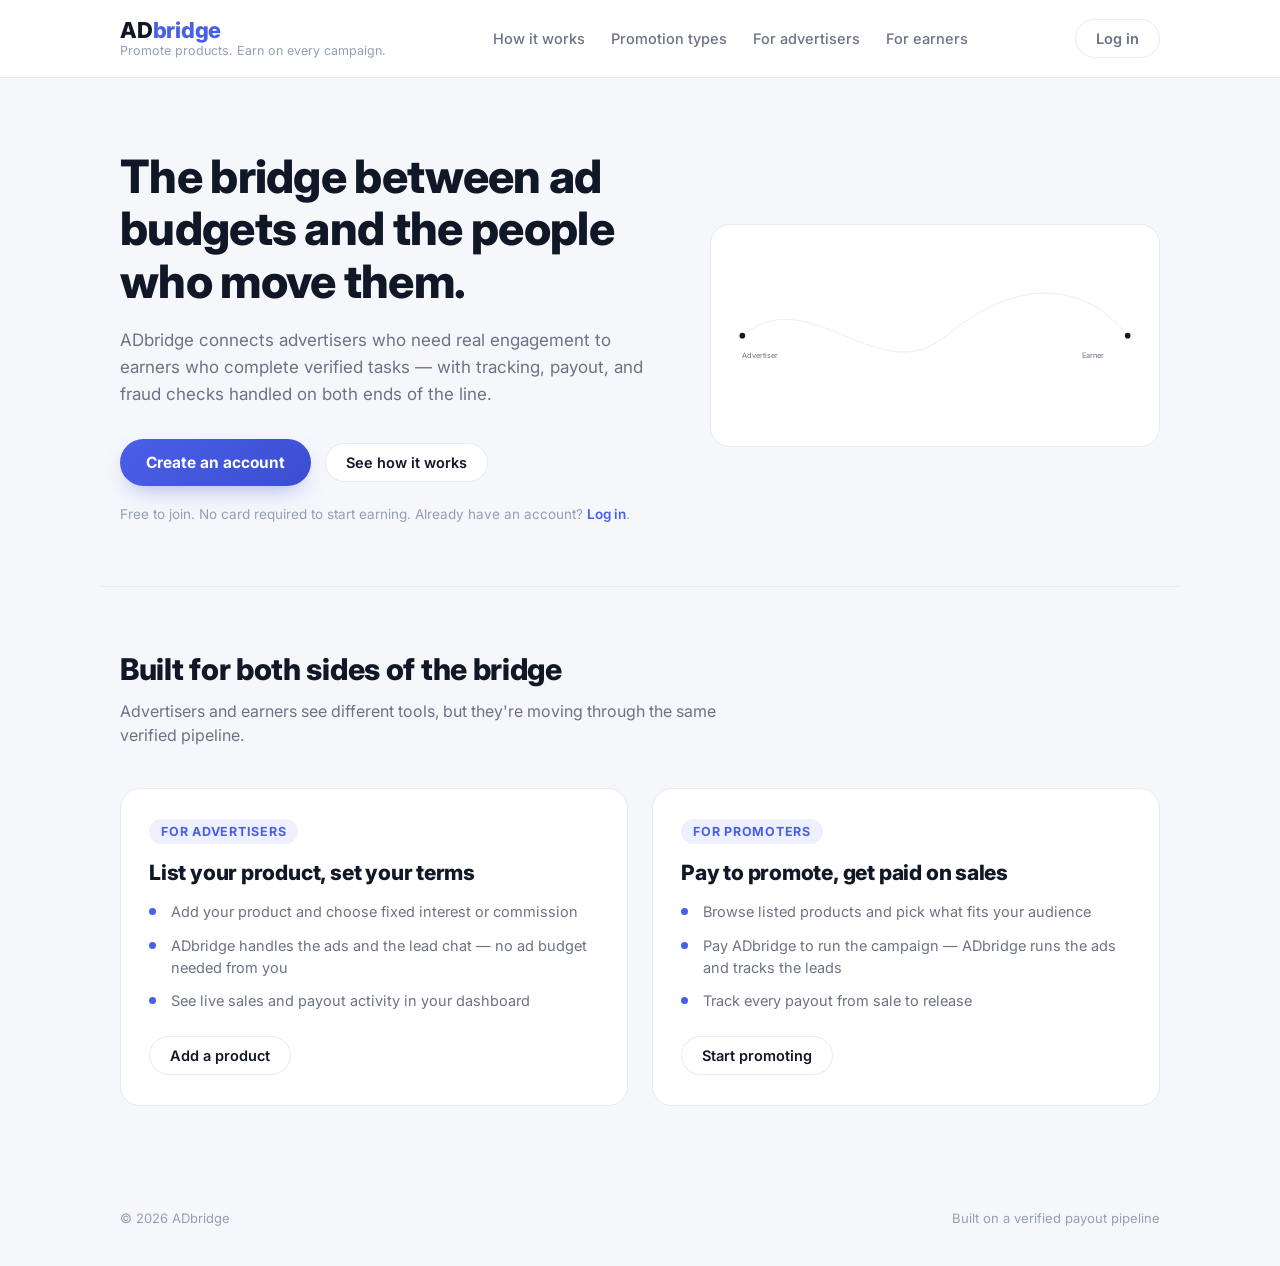
==== commit f07798e2: "Add files via upload" ====
--- a/index.html
+++ b/index.html
@@ -5,21 +5,255 @@
 <meta name="viewport" content="width=device-width, initial-scale=1.0" />
 <title>ADbridge — The connection layer between advertisers and earners</title>
 <meta name="description" content="ADbridge routes ad spend directly to real people who complete tasks, share reach, and drive results — with payouts and verification built in." />
-<link rel="stylesheet" href="styles.css" />
+<link rel="preconnect" href="https://fonts.googleapis.com">
+<link rel="preconnect" href="https://fonts.gstatic.com" crossorigin>
+<link href="https://fonts.googleapis.com/css2?family=Inter:wght@400;500;600;700;800&display=swap" rel="stylesheet">
+<style>
+  :root {
+    --blue: #4A5FE8;
+    --blue-dark: #3B4ED1;
+    --ink: #101828;
+    --muted: #6B7385;
+    --faint: #93A0B4;
+    --line: #E7EAF0;
+    --bg: #F6F7FB;
+    --card: #FFFFFF;
+    --green-bg: #E7F8EF;
+    --green: #1FA971;
+    --grey-bg: #F1F2F5;
+  }
+  * { box-sizing: border-box; }
+  body {
+    margin: 0;
+    font-family: "Inter", -apple-system, BlinkMacSystemFont, "Segoe UI", sans-serif;
+    background: var(--bg);
+    color: var(--ink);
+    -webkit-font-smoothing: antialiased;
+  }
+  .wrap { max-width: 1080px; margin: 0 auto; padding: 0 20px; }
+  a { color: inherit; }
+
+  /* ---------- nav ---------- */
+  .nav { background: var(--card); border-bottom: 1px solid var(--line); }
+  .nav .wrap {
+    display: flex;
+    align-items: center;
+    justify-content: space-between;
+    gap: 16px;
+    padding-top: 18px;
+    padding-bottom: 18px;
+    flex-wrap: wrap;
+  }
+  .brand {
+    display: flex;
+    flex-direction: column;
+    text-decoration: none;
+    color: var(--ink);
+    line-height: 1.15;
+  }
+  .brand-name {
+    font-size: 22px;
+    font-weight: 800;
+    letter-spacing: -0.01em;
+  }
+  .brand-name span { color: var(--blue); }
+  .brand-tag { font-size: 12.5px; color: var(--faint); margin-top: 1px; }
+
+  .nav-links {
+    display: flex;
+    align-items: center;
+    gap: 26px;
+    font-size: 14.5px;
+    font-weight: 500;
+  }
+  .nav-links a {
+    text-decoration: none;
+    color: var(--muted);
+    transition: color .12s ease;
+  }
+  .nav-links a:hover { color: var(--ink); }
+  .nav-links span { color: var(--faint); font-size: 14px; }
+  @media (max-width: 880px) {
+    .nav-links:first-of-type { display: none; }
+  }
+
+  .pill-btn, .btn-ghost {
+    display: inline-flex;
+    align-items: center;
+    gap: 6px;
+    padding: 10px 20px;
+    border-radius: 999px;
+    border: 1px solid var(--line);
+    background: var(--card);
+    color: var(--ink);
+    font-size: 14.5px;
+    font-weight: 600;
+    font-family: inherit;
+    cursor: pointer;
+    text-decoration: none;
+    transition: background .12s ease, border-color .12s ease;
+  }
+  .pill-btn:hover, .btn-ghost:hover { background: var(--grey-bg); border-color: #D8DCE4; }
+
+  .btn-primary {
+    display: inline-flex;
+    align-items: center;
+    justify-content: center;
+    gap: 8px;
+    padding: 14px 26px;
+    border: none;
+    border-radius: 999px;
+    background: linear-gradient(135deg, var(--blue), var(--blue-dark));
+    color: #fff;
+    font-family: inherit;
+    font-size: 15.5px;
+    font-weight: 700;
+    cursor: pointer;
+    text-decoration: none;
+    box-shadow: 0 10px 24px -10px rgba(74, 95, 232, 0.55);
+    transition: transform .1s ease, box-shadow .1s ease;
+  }
+  .btn-primary:hover { transform: translateY(-1px); box-shadow: 0 14px 28px -10px rgba(74, 95, 232, 0.6); }
+
+  /* ---------- hero ---------- */
+  .hero {
+    display: grid;
+    grid-template-columns: 1.1fr 0.9fr;
+    align-items: center;
+    gap: 40px;
+    padding: 72px 20px 64px;
+  }
+  .hero h1 {
+    font-size: 46px;
+    line-height: 1.14;
+    font-weight: 800;
+    letter-spacing: -0.015em;
+    margin: 0 0 20px;
+  }
+  .lede {
+    font-size: 17px;
+    line-height: 1.6;
+    color: var(--muted);
+    max-width: 52ch;
+    margin: 0 0 30px;
+  }
+  .hero-actions { display: flex; align-items: center; gap: 14px; flex-wrap: wrap; }
+  .hero-note { font-size: 13.5px; color: var(--faint); margin: 20px 0 0; }
+  .hero-note a { color: var(--blue); font-weight: 600; text-decoration: none; }
+  .hero-note a:hover { text-decoration: underline; }
+
+  .bridge-diagram {
+    background: var(--card);
+    border: 1px solid var(--line);
+    border-radius: 20px;
+    padding: 20px;
+  }
+  .bridge-diagram svg { width: 100%; height: auto; display: block; }
+  .node-label { font-size: 13px; font-family: "Inter", sans-serif; }
+  .bridge-pulse {
+    offset-path: path("M20,160 C 140,60 260,260 380,160 S 620,60 700,160");
+    animation: pulse-move 3.5s linear infinite;
+  }
+  @keyframes pulse-move {
+    0% { offset-distance: 0%; opacity: 0; }
+    10% { opacity: 1; }
+    90% { opacity: 1; }
+    100% { offset-distance: 100%; opacity: 0; }
+  }
+
+  @media (max-width: 880px) {
+    .hero { grid-template-columns: 1fr; padding-top: 48px; }
+    .hero h1 { font-size: 34px; }
+  }
+
+  /* ---------- split section ---------- */
+  .section-border { border-top: 1px solid var(--line); padding: 64px 20px; }
+  .section-head { max-width: 60ch; margin: 0 0 40px; }
+  .section-head h2 {
+    font-size: 30px;
+    font-weight: 800;
+    letter-spacing: -0.01em;
+    margin: 0 0 12px;
+  }
+  .section-head p { font-size: 16px; color: var(--muted); margin: 0; line-height: 1.55; }
+
+  .split {
+    display: grid;
+    grid-template-columns: 1fr 1fr;
+    gap: 24px;
+  }
+  .split-side {
+    background: var(--card);
+    border: 1px solid var(--line);
+    border-radius: 20px;
+    padding: 30px 28px;
+  }
+  .split-tag {
+    display: inline-block;
+    font-size: 12.5px;
+    font-weight: 700;
+    letter-spacing: 0.06em;
+    text-transform: uppercase;
+    color: var(--blue);
+    background: #EEF0FE;
+    padding: 5px 12px;
+    border-radius: 999px;
+    margin-bottom: 16px;
+  }
+  .split-side h3 {
+    font-size: 21px;
+    font-weight: 800;
+    letter-spacing: -0.01em;
+    margin: 0 0 16px;
+  }
+  .split-side ul {
+    margin: 0 0 24px;
+    padding: 0;
+    list-style: none;
+  }
+  .split-side li {
+    position: relative;
+    padding-left: 22px;
+    margin-bottom: 12px;
+    color: var(--muted);
+    font-size: 14.5px;
+    line-height: 1.5;
+  }
+  .split-side li::before {
+    content: "";
+    position: absolute;
+    left: 0;
+    top: 7px;
+    width: 7px;
+    height: 7px;
+    border-radius: 50%;
+    background: var(--blue);
+  }
+
+  @media (max-width: 720px) {
+    .split { grid-template-columns: 1fr; }
+  }
+
+  footer {
+    display: flex;
+    justify-content: space-between;
+    flex-wrap: wrap;
+    gap: 8px;
+    padding: 40px 20px 40px;
+    max-width: 1080px;
+    margin: 0 auto;
+    color: var(--faint);
+    font-size: 13px;
+  }
+</style>
 </head>
 <body>
 
 <nav class="nav">
   <div class="wrap">
     <a href="index.html" class="brand">
-      <span class="brand-mark">
-        <svg viewBox="0 0 26 18" fill="none">
-          <path d="M1 15 C 6 4, 20 4, 25 15" stroke="#FFB020" stroke-width="2" stroke-linecap="round"/>
-          <circle cx="1" cy="15" r="2" fill="#E9ECF1"/>
-          <circle cx="25" cy="15" r="2" fill="#E9ECF1"/>
-        </svg>
-      </span>
-      ADbridge
+      <span class="brand-name">AD<span>bridge</span></span>
+      <span class="brand-tag">Promote products. Earn on every campaign.</span>
     </a>
     <div class="nav-links">
       <a href="see.html">How it works</a>
@@ -28,7 +262,7 @@
       <a href="#earners">For earners</a>
     </div>
     <div class="nav-links">
-      <a href="login.html" class="btn btn-ghost">Log in</a>
+      <a href="login.html" class="pill-btn">Log in</a>
     </div>
   </div>
 </nav>
@@ -38,20 +272,20 @@
     <h1>The bridge between ad budgets and the people who move them.</h1>
     <p class="lede">ADbridge connects advertisers who need real engagement to earners who complete verified tasks — with tracking, payout, and fraud checks handled on both ends of the line.</p>
     <div class="hero-actions">
-      <a href="signup.html" class="btn btn-primary">Create an account</a>
-      <a href="see.html" class="btn btn-ghost">See how it works</a>
+      <a href="signup.html" class="btn-primary">Create an account</a>
+      <a href="see.html" class="pill-btn">See how it works</a>
     </div>
     <p class="hero-note">Free to join. No card required to start earning. Already have an account? <a href="login.html">Log in</a>.</p>
   </div>
 
   <div class="bridge-diagram" aria-hidden="true">
     <svg viewBox="0 0 720 320">
-      <path d="M20,160 C 140,60 260,260 380,160 S 620,60 700,160" fill="none" stroke="rgba(233,236,241,0.18)" stroke-width="1.5"/>
-      <circle r="4" fill="#FFB020" class="bridge-pulse"/>
-      <circle cx="20" cy="160" r="5" fill="#E9ECF1"/>
-      <circle cx="700" cy="160" r="5" fill="#E9ECF1"/>
-      <text x="20" y="200" fill="#93A0B4" class="node-label">Advertiser</text>
-      <text x="620" y="200" fill="#93A0B4" class="node-label">Earner</text>
+      <path d="M20,160 C 140,60 260,260 380,160 S 620,60 700,160" fill="none" stroke="#E7EAF0" stroke-width="1.5"/>
+      <circle r="4" fill="#4A5FE8" class="bridge-pulse"/>
+      <circle cx="20" cy="160" r="5" fill="#101828"/>
+      <circle cx="700" cy="160" r="5" fill="#101828"/>
+      <text x="20" y="200" fill="#6B7385" class="node-label">Advertiser</text>
+      <text x="620" y="200" fill="#6B7385" class="node-label">Earner</text>
     </svg>
   </div>
 </header>
@@ -70,7 +304,7 @@
         <li>ADbridge handles the ads and the lead chat — no ad budget needed from you</li>
         <li>See live sales and payout activity in your dashboard</li>
       </ul>
-      <a href="product.html" class="btn btn-ghost">Add a product</a>
+      <a href="product.html" class="pill-btn">Add a product</a>
     </div>
     <div class="split-side" id="earners">
       <div class="split-tag">For promoters</div>
@@ -80,12 +314,12 @@
         <li>Pay ADbridge to run the campaign — ADbridge runs the ads and tracks the leads</li>
         <li>Track every payout from sale to release</li>
       </ul>
-      <a href="browse.html" class="btn btn-ghost">Start promoting</a>
+      <a href="browse.html" class="pill-btn">Start promoting</a>
     </div>
   </div>
 </section>
 
-<footer class="wrap">
+<footer>
   <span>© 2026 ADbridge</span>
   <span>Built on a verified payout pipeline</span>
 </footer>
